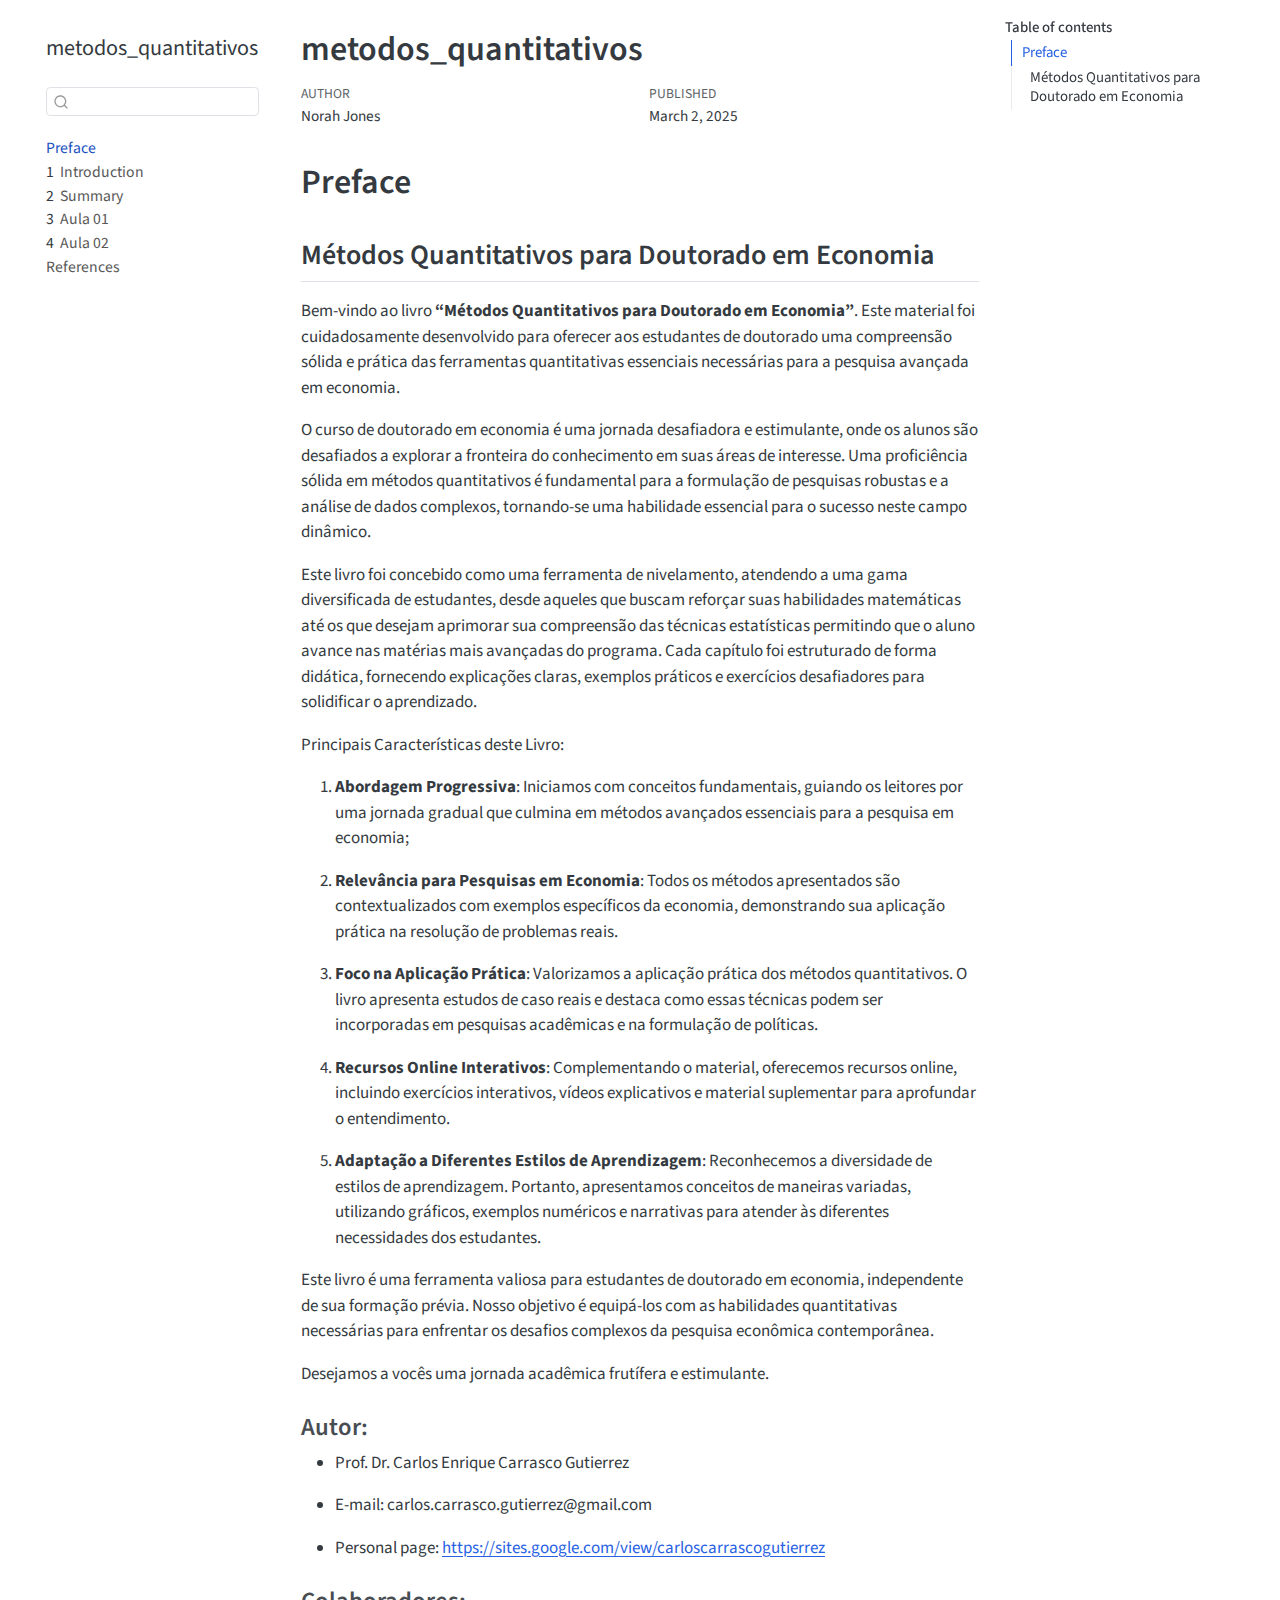
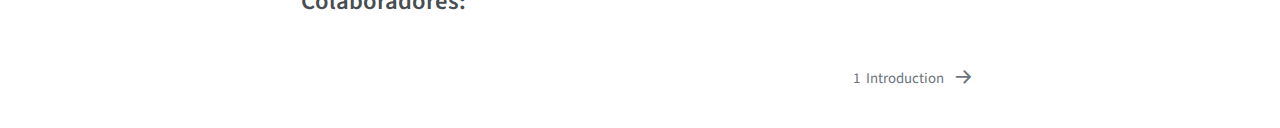
==== docs/index.html @ 96ab2ec4 "Mudança para pasta DOCS" ====
<!DOCTYPE html>
<html xmlns="http://www.w3.org/1999/xhtml" lang="en" xml:lang="en"><head>

<meta charset="utf-8">
<meta name="generator" content="quarto-1.4.533">

<meta name="viewport" content="width=device-width, initial-scale=1.0, user-scalable=yes">

<meta name="author" content="Norah Jones">
<meta name="dcterms.date" content="2025-03-02">

<title>metodos_quantitativos</title>
<style>
code{white-space: pre-wrap;}
span.smallcaps{font-variant: small-caps;}
div.columns{display: flex; gap: min(4vw, 1.5em);}
div.column{flex: auto; overflow-x: auto;}
div.hanging-indent{margin-left: 1.5em; text-indent: -1.5em;}
ul.task-list{list-style: none;}
ul.task-list li input[type="checkbox"] {
  width: 0.8em;
  margin: 0 0.8em 0.2em -1em; /* quarto-specific, see https://github.com/quarto-dev/quarto-cli/issues/4556 */ 
  vertical-align: middle;
}
</style>


<script src="site_libs/quarto-nav/quarto-nav.js"></script>
<script src="site_libs/quarto-nav/headroom.min.js"></script>
<script src="site_libs/clipboard/clipboard.min.js"></script>
<script src="site_libs/quarto-search/autocomplete.umd.js"></script>
<script src="site_libs/quarto-search/fuse.min.js"></script>
<script src="site_libs/quarto-search/quarto-search.js"></script>
<meta name="quarto:offset" content="./">
<link href="./intro.html" rel="next">
<script src="site_libs/quarto-html/quarto.js"></script>
<script src="site_libs/quarto-html/popper.min.js"></script>
<script src="site_libs/quarto-html/tippy.umd.min.js"></script>
<script src="site_libs/quarto-html/anchor.min.js"></script>
<link href="site_libs/quarto-html/tippy.css" rel="stylesheet">
<link href="site_libs/quarto-html/quarto-syntax-highlighting.css" rel="stylesheet" id="quarto-text-highlighting-styles">
<script src="site_libs/bootstrap/bootstrap.min.js"></script>
<link href="site_libs/bootstrap/bootstrap-icons.css" rel="stylesheet">
<link href="site_libs/bootstrap/bootstrap.min.css" rel="stylesheet" id="quarto-bootstrap" data-mode="light">
<script id="quarto-search-options" type="application/json">{
  "location": "sidebar",
  "copy-button": false,
  "collapse-after": 3,
  "panel-placement": "start",
  "type": "textbox",
  "limit": 50,
  "keyboard-shortcut": [
    "f",
    "/",
    "s"
  ],
  "show-item-context": false,
  "language": {
    "search-no-results-text": "No results",
    "search-matching-documents-text": "matching documents",
    "search-copy-link-title": "Copy link to search",
    "search-hide-matches-text": "Hide additional matches",
    "search-more-match-text": "more match in this document",
    "search-more-matches-text": "more matches in this document",
    "search-clear-button-title": "Clear",
    "search-text-placeholder": "",
    "search-detached-cancel-button-title": "Cancel",
    "search-submit-button-title": "Submit",
    "search-label": "Search"
  }
}</script>


</head>

<body class="nav-sidebar floating">

<div id="quarto-search-results"></div>
  <header id="quarto-header" class="headroom fixed-top">
  <nav class="quarto-secondary-nav">
    <div class="container-fluid d-flex">
      <button type="button" class="quarto-btn-toggle btn" data-bs-toggle="collapse" data-bs-target=".quarto-sidebar-collapse-item" aria-controls="quarto-sidebar" aria-expanded="false" aria-label="Toggle sidebar navigation" onclick="if (window.quartoToggleHeadroom) { window.quartoToggleHeadroom(); }">
        <i class="bi bi-layout-text-sidebar-reverse"></i>
      </button>
        <nav class="quarto-page-breadcrumbs" aria-label="breadcrumb"><ol class="breadcrumb"><li class="breadcrumb-item"><a href="./index.html">Preface</a></li></ol></nav>
        <a class="flex-grow-1" role="button" data-bs-toggle="collapse" data-bs-target=".quarto-sidebar-collapse-item" aria-controls="quarto-sidebar" aria-expanded="false" aria-label="Toggle sidebar navigation" onclick="if (window.quartoToggleHeadroom) { window.quartoToggleHeadroom(); }">      
        </a>
      <button type="button" class="btn quarto-search-button" aria-label="" onclick="window.quartoOpenSearch();">
        <i class="bi bi-search"></i>
      </button>
    </div>
  </nav>
</header>
<!-- content -->
<div id="quarto-content" class="quarto-container page-columns page-rows-contents page-layout-article">
<!-- sidebar -->
  <nav id="quarto-sidebar" class="sidebar collapse collapse-horizontal quarto-sidebar-collapse-item sidebar-navigation floating overflow-auto">
    <div class="pt-lg-2 mt-2 text-left sidebar-header">
    <div class="sidebar-title mb-0 py-0">
      <a href="./">metodos_quantitativos</a> 
    </div>
      </div>
        <div class="mt-2 flex-shrink-0 align-items-center">
        <div class="sidebar-search">
        <div id="quarto-search" class="" title="Search"></div>
        </div>
        </div>
    <div class="sidebar-menu-container"> 
    <ul class="list-unstyled mt-1">
        <li class="sidebar-item">
  <div class="sidebar-item-container"> 
  <a href="./index.html" class="sidebar-item-text sidebar-link active">
 <span class="menu-text">Preface</span></a>
  </div>
</li>
        <li class="sidebar-item">
  <div class="sidebar-item-container"> 
  <a href="./intro.html" class="sidebar-item-text sidebar-link">
 <span class="menu-text"><span class="chapter-number">1</span>&nbsp; <span class="chapter-title">Introduction</span></span></a>
  </div>
</li>
        <li class="sidebar-item">
  <div class="sidebar-item-container"> 
  <a href="./summary.html" class="sidebar-item-text sidebar-link">
 <span class="menu-text"><span class="chapter-number">2</span>&nbsp; <span class="chapter-title">Summary</span></span></a>
  </div>
</li>
        <li class="sidebar-item">
  <div class="sidebar-item-container"> 
  <a href="./aula01.html" class="sidebar-item-text sidebar-link">
 <span class="menu-text"><span class="chapter-number">3</span>&nbsp; <span class="chapter-title">Aula 01</span></span></a>
  </div>
</li>
        <li class="sidebar-item">
  <div class="sidebar-item-container"> 
  <a href="./aula02.html" class="sidebar-item-text sidebar-link">
 <span class="menu-text"><span class="chapter-number">4</span>&nbsp; <span class="chapter-title">Aula 02</span></span></a>
  </div>
</li>
        <li class="sidebar-item">
  <div class="sidebar-item-container"> 
  <a href="./references.html" class="sidebar-item-text sidebar-link">
 <span class="menu-text">References</span></a>
  </div>
</li>
    </ul>
    </div>
</nav>
<div id="quarto-sidebar-glass" class="quarto-sidebar-collapse-item" data-bs-toggle="collapse" data-bs-target=".quarto-sidebar-collapse-item"></div>
<!-- margin-sidebar -->
    <div id="quarto-margin-sidebar" class="sidebar margin-sidebar">
        <nav id="TOC" role="doc-toc" class="toc-active">
    <h2 id="toc-title">Table of contents</h2>
   
  <ul>
  <li><a href="#preface" id="toc-preface" class="nav-link active" data-scroll-target="#preface">Preface</a>
  <ul class="collapse">
  <li><a href="#métodos-quantitativos-para-doutorado-em-economia" id="toc-métodos-quantitativos-para-doutorado-em-economia" class="nav-link" data-scroll-target="#métodos-quantitativos-para-doutorado-em-economia">Métodos Quantitativos para Doutorado em Economia</a>
  <ul class="collapse">
  <li><a href="#autor" id="toc-autor" class="nav-link" data-scroll-target="#autor">Autor:</a></li>
  <li><a href="#colaboradores" id="toc-colaboradores" class="nav-link" data-scroll-target="#colaboradores">Colaboradores:</a></li>
  </ul></li>
  </ul></li>
  </ul>
</nav>
    </div>
<!-- main -->
<main class="content" id="quarto-document-content">

<header id="title-block-header" class="quarto-title-block default">
<div class="quarto-title">
<h1 class="title">metodos_quantitativos</h1>
</div>



<div class="quarto-title-meta">

    <div>
    <div class="quarto-title-meta-heading">Author</div>
    <div class="quarto-title-meta-contents">
             <p>Norah Jones </p>
          </div>
  </div>
    
    <div>
    <div class="quarto-title-meta-heading">Published</div>
    <div class="quarto-title-meta-contents">
      <p class="date">March 2, 2025</p>
    </div>
  </div>
  
    
  </div>
  


</header>


<section id="preface" class="level1 unnumbered">
<h1 class="unnumbered">Preface</h1>
<section id="métodos-quantitativos-para-doutorado-em-economia" class="level2">
<h2 class="anchored" data-anchor-id="métodos-quantitativos-para-doutorado-em-economia">Métodos Quantitativos para Doutorado em Economia</h2>
<p>Bem-vindo ao livro <strong>“Métodos Quantitativos para Doutorado em Economia”</strong>. Este material foi cuidadosamente desenvolvido para oferecer aos estudantes de doutorado uma compreensão sólida e prática das ferramentas quantitativas essenciais necessárias para a pesquisa avançada em economia.</p>
<p>O curso de doutorado em economia é uma jornada desafiadora e estimulante, onde os alunos são desafiados a explorar a fronteira do conhecimento em suas áreas de interesse. Uma proficiência sólida em métodos quantitativos é fundamental para a formulação de pesquisas robustas e a análise de dados complexos, tornando-se uma habilidade essencial para o sucesso neste campo dinâmico.</p>
<p>Este livro foi concebido como uma ferramenta de nivelamento, atendendo a uma gama diversificada de estudantes, desde aqueles que buscam reforçar suas habilidades matemáticas até os que desejam aprimorar sua compreensão das técnicas estatísticas permitindo que o aluno avance nas matérias mais avançadas do programa. Cada capítulo foi estruturado de forma didática, fornecendo explicações claras, exemplos práticos e exercícios desafiadores para solidificar o aprendizado.</p>
<p>Principais Características deste Livro:</p>
<ol type="1">
<li><p><strong>Abordagem Progressiva</strong>: Iniciamos com conceitos fundamentais, guiando os leitores por uma jornada gradual que culmina em métodos avançados essenciais para a pesquisa em economia;</p></li>
<li><p><strong>Relevância para Pesquisas em Economia</strong>: Todos os métodos apresentados são contextualizados com exemplos específicos da economia, demonstrando sua aplicação prática na resolução de problemas reais.</p></li>
<li><p><strong>Foco na Aplicação Prática</strong>: Valorizamos a aplicação prática dos métodos quantitativos. O livro apresenta estudos de caso reais e destaca como essas técnicas podem ser incorporadas em pesquisas acadêmicas e na formulação de políticas.</p></li>
<li><p><strong>Recursos Online Interativos</strong>: Complementando o material, oferecemos recursos online, incluindo exercícios interativos, vídeos explicativos e material suplementar para aprofundar o entendimento.</p></li>
<li><p><strong>Adaptação a Diferentes Estilos de Aprendizagem</strong>: Reconhecemos a diversidade de estilos de aprendizagem. Portanto, apresentamos conceitos de maneiras variadas, utilizando gráficos, exemplos numéricos e narrativas para atender às diferentes necessidades dos estudantes.</p></li>
</ol>
<p>Este livro é uma ferramenta valiosa para estudantes de doutorado em economia, independente de sua formação prévia. Nosso objetivo é equipá-los com as habilidades quantitativas necessárias para enfrentar os desafios complexos da pesquisa econômica contemporânea.</p>
<p>Desejamos a vocês uma jornada acadêmica frutífera e estimulante.</p>
<section id="autor" class="level3">
<h3 class="anchored" data-anchor-id="autor">Autor:</h3>
<ul>
<li><p>Prof.&nbsp;Dr.&nbsp;Carlos Enrique Carrasco Gutierrez</p></li>
<li><p>E-mail: carlos.carrasco.gutierrez@gmail.com</p></li>
<li><p>Personal page:&nbsp;<a href="https://sites.google.com/view/carloscarrascogutierrez" class="uri">https://sites.google.com/view/carloscarrascogutierrez</a></p></li>
</ul>
</section>
<section id="colaboradores" class="level3">
<h3 class="anchored" data-anchor-id="colaboradores">Colaboradores:</h3>


</section>
</section>
</section>

</main> <!-- /main -->
<script id="quarto-html-after-body" type="application/javascript">
window.document.addEventListener("DOMContentLoaded", function (event) {
  const toggleBodyColorMode = (bsSheetEl) => {
    const mode = bsSheetEl.getAttribute("data-mode");
    const bodyEl = window.document.querySelector("body");
    if (mode === "dark") {
      bodyEl.classList.add("quarto-dark");
      bodyEl.classList.remove("quarto-light");
    } else {
      bodyEl.classList.add("quarto-light");
      bodyEl.classList.remove("quarto-dark");
    }
  }
  const toggleBodyColorPrimary = () => {
    const bsSheetEl = window.document.querySelector("link#quarto-bootstrap");
    if (bsSheetEl) {
      toggleBodyColorMode(bsSheetEl);
    }
  }
  toggleBodyColorPrimary();  
  const icon = "";
  const anchorJS = new window.AnchorJS();
  anchorJS.options = {
    placement: 'right',
    icon: icon
  };
  anchorJS.add('.anchored');
  const isCodeAnnotation = (el) => {
    for (const clz of el.classList) {
      if (clz.startsWith('code-annotation-')) {                     
        return true;
      }
    }
    return false;
  }
  const clipboard = new window.ClipboardJS('.code-copy-button', {
    text: function(trigger) {
      const codeEl = trigger.previousElementSibling.cloneNode(true);
      for (const childEl of codeEl.children) {
        if (isCodeAnnotation(childEl)) {
          childEl.remove();
        }
      }
      return codeEl.innerText;
    }
  });
  clipboard.on('success', function(e) {
    // button target
    const button = e.trigger;
    // don't keep focus
    button.blur();
    // flash "checked"
    button.classList.add('code-copy-button-checked');
    var currentTitle = button.getAttribute("title");
    button.setAttribute("title", "Copied!");
    let tooltip;
    if (window.bootstrap) {
      button.setAttribute("data-bs-toggle", "tooltip");
      button.setAttribute("data-bs-placement", "left");
      button.setAttribute("data-bs-title", "Copied!");
      tooltip = new bootstrap.Tooltip(button, 
        { trigger: "manual", 
          customClass: "code-copy-button-tooltip",
          offset: [0, -8]});
      tooltip.show();    
    }
    setTimeout(function() {
      if (tooltip) {
        tooltip.hide();
        button.removeAttribute("data-bs-title");
        button.removeAttribute("data-bs-toggle");
        button.removeAttribute("data-bs-placement");
      }
      button.setAttribute("title", currentTitle);
      button.classList.remove('code-copy-button-checked');
    }, 1000);
    // clear code selection
    e.clearSelection();
  });
  function tippyHover(el, contentFn, onTriggerFn, onUntriggerFn) {
    const config = {
      allowHTML: true,
      maxWidth: 500,
      delay: 100,
      arrow: false,
      appendTo: function(el) {
          return el.parentElement;
      },
      interactive: true,
      interactiveBorder: 10,
      theme: 'quarto',
      placement: 'bottom-start',
    };
    if (contentFn) {
      config.content = contentFn;
    }
    if (onTriggerFn) {
      config.onTrigger = onTriggerFn;
    }
    if (onUntriggerFn) {
      config.onUntrigger = onUntriggerFn;
    }
    window.tippy(el, config); 
  }
  const noterefs = window.document.querySelectorAll('a[role="doc-noteref"]');
  for (var i=0; i<noterefs.length; i++) {
    const ref = noterefs[i];
    tippyHover(ref, function() {
      // use id or data attribute instead here
      let href = ref.getAttribute('data-footnote-href') || ref.getAttribute('href');
      try { href = new URL(href).hash; } catch {}
      const id = href.replace(/^#\/?/, "");
      const note = window.document.getElementById(id);
      return note.innerHTML;
    });
  }
  const xrefs = window.document.querySelectorAll('a.quarto-xref');
  const processXRef = (id, note) => {
    // Strip column container classes
    const stripColumnClz = (el) => {
      el.classList.remove("page-full", "page-columns");
      if (el.children) {
        for (const child of el.children) {
          stripColumnClz(child);
        }
      }
    }
    stripColumnClz(note)
    if (id === null || id.startsWith('sec-')) {
      // Special case sections, only their first couple elements
      const container = document.createElement("div");
      if (note.children && note.children.length > 2) {
        container.appendChild(note.children[0].cloneNode(true));
        for (let i = 1; i < note.children.length; i++) {
          const child = note.children[i];
          if (child.tagName === "P" && child.innerText === "") {
            continue;
          } else {
            container.appendChild(child.cloneNode(true));
            break;
          }
        }
        if (window.Quarto?.typesetMath) {
          window.Quarto.typesetMath(container);
        }
        return container.innerHTML
      } else {
        if (window.Quarto?.typesetMath) {
          window.Quarto.typesetMath(note);
        }
        return note.innerHTML;
      }
    } else {
      // Remove any anchor links if they are present
      const anchorLink = note.querySelector('a.anchorjs-link');
      if (anchorLink) {
        anchorLink.remove();
      }
      if (window.Quarto?.typesetMath) {
        window.Quarto.typesetMath(note);
      }
      return note.innerHTML;
    }
  }
  for (var i=0; i<xrefs.length; i++) {
    const xref = xrefs[i];
    tippyHover(xref, undefined, function(instance) {
      instance.disable();
      let url = xref.getAttribute('href');
      let hash = undefined; 
      if (url.startsWith('#')) {
        hash = url;
      } else {
        try { hash = new URL(url).hash; } catch {}
      }
      if (hash) {
        const id = hash.replace(/^#\/?/, "");
        const note = window.document.getElementById(id);
        if (note !== null) {
          try {
            const html = processXRef(id, note.cloneNode(true));
            instance.setContent(html);
          } finally {
            instance.enable();
            instance.show();
          }
        } else {
          // See if we can fetch this
          fetch(url.split('#')[0])
          .then(res => res.text())
          .then(html => {
            const parser = new DOMParser();
            const htmlDoc = parser.parseFromString(html, "text/html");
            const note = htmlDoc.getElementById(id);
            if (note !== null) {
              const html = processXRef(id, note);
              instance.setContent(html);
            } 
          }).finally(() => {
            instance.enable();
            instance.show();
          });
        }
      } else {
        // See if we can fetch a full url (with no hash to target)
        // This is a special case and we should probably do some content thinning / targeting
        fetch(url)
        .then(res => res.text())
        .then(html => {
          const parser = new DOMParser();
          const htmlDoc = parser.parseFromString(html, "text/html");
          const note = htmlDoc.querySelector('main.content');
          if (note !== null) {
            // This should only happen for chapter cross references
            // (since there is no id in the URL)
            // remove the first header
            if (note.children.length > 0 && note.children[0].tagName === "HEADER") {
              note.children[0].remove();
            }
            const html = processXRef(null, note);
            instance.setContent(html);
          } 
        }).finally(() => {
          instance.enable();
          instance.show();
        });
      }
    }, function(instance) {
    });
  }
      let selectedAnnoteEl;
      const selectorForAnnotation = ( cell, annotation) => {
        let cellAttr = 'data-code-cell="' + cell + '"';
        let lineAttr = 'data-code-annotation="' +  annotation + '"';
        const selector = 'span[' + cellAttr + '][' + lineAttr + ']';
        return selector;
      }
      const selectCodeLines = (annoteEl) => {
        const doc = window.document;
        const targetCell = annoteEl.getAttribute("data-target-cell");
        const targetAnnotation = annoteEl.getAttribute("data-target-annotation");
        const annoteSpan = window.document.querySelector(selectorForAnnotation(targetCell, targetAnnotation));
        const lines = annoteSpan.getAttribute("data-code-lines").split(",");
        const lineIds = lines.map((line) => {
          return targetCell + "-" + line;
        })
        let top = null;
        let height = null;
        let parent = null;
        if (lineIds.length > 0) {
            //compute the position of the single el (top and bottom and make a div)
            const el = window.document.getElementById(lineIds[0]);
            top = el.offsetTop;
            height = el.offsetHeight;
            parent = el.parentElement.parentElement;
          if (lineIds.length > 1) {
            const lastEl = window.document.getElementById(lineIds[lineIds.length - 1]);
            const bottom = lastEl.offsetTop + lastEl.offsetHeight;
            height = bottom - top;
          }
          if (top !== null && height !== null && parent !== null) {
            // cook up a div (if necessary) and position it 
            let div = window.document.getElementById("code-annotation-line-highlight");
            if (div === null) {
              div = window.document.createElement("div");
              div.setAttribute("id", "code-annotation-line-highlight");
              div.style.position = 'absolute';
              parent.appendChild(div);
            }
            div.style.top = top - 2 + "px";
            div.style.height = height + 4 + "px";
            div.style.left = 0;
            let gutterDiv = window.document.getElementById("code-annotation-line-highlight-gutter");
            if (gutterDiv === null) {
              gutterDiv = window.document.createElement("div");
              gutterDiv.setAttribute("id", "code-annotation-line-highlight-gutter");
              gutterDiv.style.position = 'absolute';
              const codeCell = window.document.getElementById(targetCell);
              const gutter = codeCell.querySelector('.code-annotation-gutter');
              gutter.appendChild(gutterDiv);
            }
            gutterDiv.style.top = top - 2 + "px";
            gutterDiv.style.height = height + 4 + "px";
          }
          selectedAnnoteEl = annoteEl;
        }
      };
      const unselectCodeLines = () => {
        const elementsIds = ["code-annotation-line-highlight", "code-annotation-line-highlight-gutter"];
        elementsIds.forEach((elId) => {
          const div = window.document.getElementById(elId);
          if (div) {
            div.remove();
          }
        });
        selectedAnnoteEl = undefined;
      };
        // Handle positioning of the toggle
    window.addEventListener(
      "resize",
      throttle(() => {
        elRect = undefined;
        if (selectedAnnoteEl) {
          selectCodeLines(selectedAnnoteEl);
        }
      }, 10)
    );
    function throttle(fn, ms) {
    let throttle = false;
    let timer;
      return (...args) => {
        if(!throttle) { // first call gets through
            fn.apply(this, args);
            throttle = true;
        } else { // all the others get throttled
            if(timer) clearTimeout(timer); // cancel #2
            timer = setTimeout(() => {
              fn.apply(this, args);
              timer = throttle = false;
            }, ms);
        }
      };
    }
      // Attach click handler to the DT
      const annoteDls = window.document.querySelectorAll('dt[data-target-cell]');
      for (const annoteDlNode of annoteDls) {
        annoteDlNode.addEventListener('click', (event) => {
          const clickedEl = event.target;
          if (clickedEl !== selectedAnnoteEl) {
            unselectCodeLines();
            const activeEl = window.document.querySelector('dt[data-target-cell].code-annotation-active');
            if (activeEl) {
              activeEl.classList.remove('code-annotation-active');
            }
            selectCodeLines(clickedEl);
            clickedEl.classList.add('code-annotation-active');
          } else {
            // Unselect the line
            unselectCodeLines();
            clickedEl.classList.remove('code-annotation-active');
          }
        });
      }
  const findCites = (el) => {
    const parentEl = el.parentElement;
    if (parentEl) {
      const cites = parentEl.dataset.cites;
      if (cites) {
        return {
          el,
          cites: cites.split(' ')
        };
      } else {
        return findCites(el.parentElement)
      }
    } else {
      return undefined;
    }
  };
  var bibliorefs = window.document.querySelectorAll('a[role="doc-biblioref"]');
  for (var i=0; i<bibliorefs.length; i++) {
    const ref = bibliorefs[i];
    const citeInfo = findCites(ref);
    if (citeInfo) {
      tippyHover(citeInfo.el, function() {
        var popup = window.document.createElement('div');
        citeInfo.cites.forEach(function(cite) {
          var citeDiv = window.document.createElement('div');
          citeDiv.classList.add('hanging-indent');
          citeDiv.classList.add('csl-entry');
          var biblioDiv = window.document.getElementById('ref-' + cite);
          if (biblioDiv) {
            citeDiv.innerHTML = biblioDiv.innerHTML;
          }
          popup.appendChild(citeDiv);
        });
        return popup.innerHTML;
      });
    }
  }
});
</script>
<nav class="page-navigation">
  <div class="nav-page nav-page-previous">
  </div>
  <div class="nav-page nav-page-next">
      <a href="./intro.html" class="pagination-link" aria-label="<span class='chapter-number'>1</span>&nbsp; <span class='chapter-title'>Introduction</span>">
        <span class="nav-page-text"><span class="chapter-number">1</span>&nbsp; <span class="chapter-title">Introduction</span></span> <i class="bi bi-arrow-right-short"></i>
      </a>
  </div>
</nav>
</div> <!-- /content -->




</body></html>
---- docs/site_libs/quarto-html/tippy.css ----
.tippy-box[data-animation=fade][data-state=hidden]{opacity:0}[data-tippy-root]{max-width:calc(100vw - 10px)}.tippy-box{position:relative;background-color:#333;color:#fff;border-radius:4px;font-size:14px;line-height:1.4;white-space:normal;outline:0;transition-property:transform,visibility,opacity}.tippy-box[data-placement^=top]>.tippy-arrow{bottom:0}.tippy-box[data-placement^=top]>.tippy-arrow:before{bottom:-7px;left:0;border-width:8px 8px 0;border-top-color:initial;transform-origin:center top}.tippy-box[data-placement^=bottom]>.tippy-arrow{top:0}.tippy-box[data-placement^=bottom]>.tippy-arrow:before{top:-7px;left:0;border-width:0 8px 8px;border-bottom-color:initial;transform-origin:center bottom}.tippy-box[data-placement^=left]>.tippy-arrow{right:0}.tippy-box[data-placement^=left]>.tippy-arrow:before{border-width:8px 0 8px 8px;border-left-color:initial;right:-7px;transform-origin:center left}.tippy-box[data-placement^=right]>.tippy-arrow{left:0}.tippy-box[data-placement^=right]>.tippy-arrow:before{left:-7px;border-width:8px 8px 8px 0;border-right-color:initial;transform-origin:center right}.tippy-box[data-inertia][data-state=visible]{transition-timing-function:cubic-bezier(.54,1.5,.38,1.11)}.tippy-arrow{width:16px;height:16px;color:#333}.tippy-arrow:before{content:"";position:absolute;border-color:transparent;border-style:solid}.tippy-content{position:relative;padding:5px 9px;z-index:1}
---- docs/site_libs/quarto-html/quarto-syntax-highlighting.css ----
/* quarto syntax highlight colors */
:root {
  --quarto-hl-ot-color: #003B4F;
  --quarto-hl-at-color: #657422;
  --quarto-hl-ss-color: #20794D;
  --quarto-hl-an-color: #5E5E5E;
  --quarto-hl-fu-color: #4758AB;
  --quarto-hl-st-color: #20794D;
  --quarto-hl-cf-color: #003B4F;
  --quarto-hl-op-color: #5E5E5E;
  --quarto-hl-er-color: #AD0000;
  --quarto-hl-bn-color: #AD0000;
  --quarto-hl-al-color: #AD0000;
  --quarto-hl-va-color: #111111;
  --quarto-hl-bu-color: inherit;
  --quarto-hl-ex-color: inherit;
  --quarto-hl-pp-color: #AD0000;
  --quarto-hl-in-color: #5E5E5E;
  --quarto-hl-vs-color: #20794D;
  --quarto-hl-wa-color: #5E5E5E;
  --quarto-hl-do-color: #5E5E5E;
  --quarto-hl-im-color: #00769E;
  --quarto-hl-ch-color: #20794D;
  --quarto-hl-dt-color: #AD0000;
  --quarto-hl-fl-color: #AD0000;
  --quarto-hl-co-color: #5E5E5E;
  --quarto-hl-cv-color: #5E5E5E;
  --quarto-hl-cn-color: #8f5902;
  --quarto-hl-sc-color: #5E5E5E;
  --quarto-hl-dv-color: #AD0000;
  --quarto-hl-kw-color: #003B4F;
}

/* other quarto variables */
:root {
  --quarto-font-monospace: SFMono-Regular, Menlo, Monaco, Consolas, "Liberation Mono", "Courier New", monospace;
}

pre > code.sourceCode > span {
  color: #003B4F;
}

code span {
  color: #003B4F;
}

code.sourceCode > span {
  color: #003B4F;
}

div.sourceCode,
div.sourceCode pre.sourceCode {
  color: #003B4F;
}

code span.ot {
  color: #003B4F;
  font-style: inherit;
}

code span.at {
  color: #657422;
  font-style: inherit;
}

code span.ss {
  color: #20794D;
  font-style: inherit;
}

code span.an {
  color: #5E5E5E;
  font-style: inherit;
}

code span.fu {
  color: #4758AB;
  font-style: inherit;
}

code span.st {
  color: #20794D;
  font-style: inherit;
}

code span.cf {
  color: #003B4F;
  font-style: inherit;
}

code span.op {
  color: #5E5E5E;
  font-style: inherit;
}

code span.er {
  color: #AD0000;
  font-style: inherit;
}

code span.bn {
  color: #AD0000;
  font-style: inherit;
}

code span.al {
  color: #AD0000;
  font-style: inherit;
}

code span.va {
  color: #111111;
  font-style: inherit;
}

code span.bu {
  font-style: inherit;
}

code span.ex {
  font-style: inherit;
}

code span.pp {
  color: #AD0000;
  font-style: inherit;
}

code span.in {
  color: #5E5E5E;
  font-style: inherit;
}

code span.vs {
  color: #20794D;
  font-style: inherit;
}

code span.wa {
  color: #5E5E5E;
  font-style: italic;
}

code span.do {
  color: #5E5E5E;
  font-style: italic;
}

code span.im {
  color: #00769E;
  font-style: inherit;
}

code span.ch {
  color: #20794D;
  font-style: inherit;
}

code span.dt {
  color: #AD0000;
  font-style: inherit;
}

code span.fl {
  color: #AD0000;
  font-style: inherit;
}

code span.co {
  color: #5E5E5E;
  font-style: inherit;
}

code span.cv {
  color: #5E5E5E;
  font-style: italic;
}

code span.cn {
  color: #8f5902;
  font-style: inherit;
}

code span.sc {
  color: #5E5E5E;
  font-style: inherit;
}

code span.dv {
  color: #AD0000;
  font-style: inherit;
}

code span.kw {
  color: #003B4F;
  font-style: inherit;
}

.prevent-inlining {
  content: "</";
}

/*# sourceMappingURL=debc5d5d77c3f9108843748ff7464032.css.map */
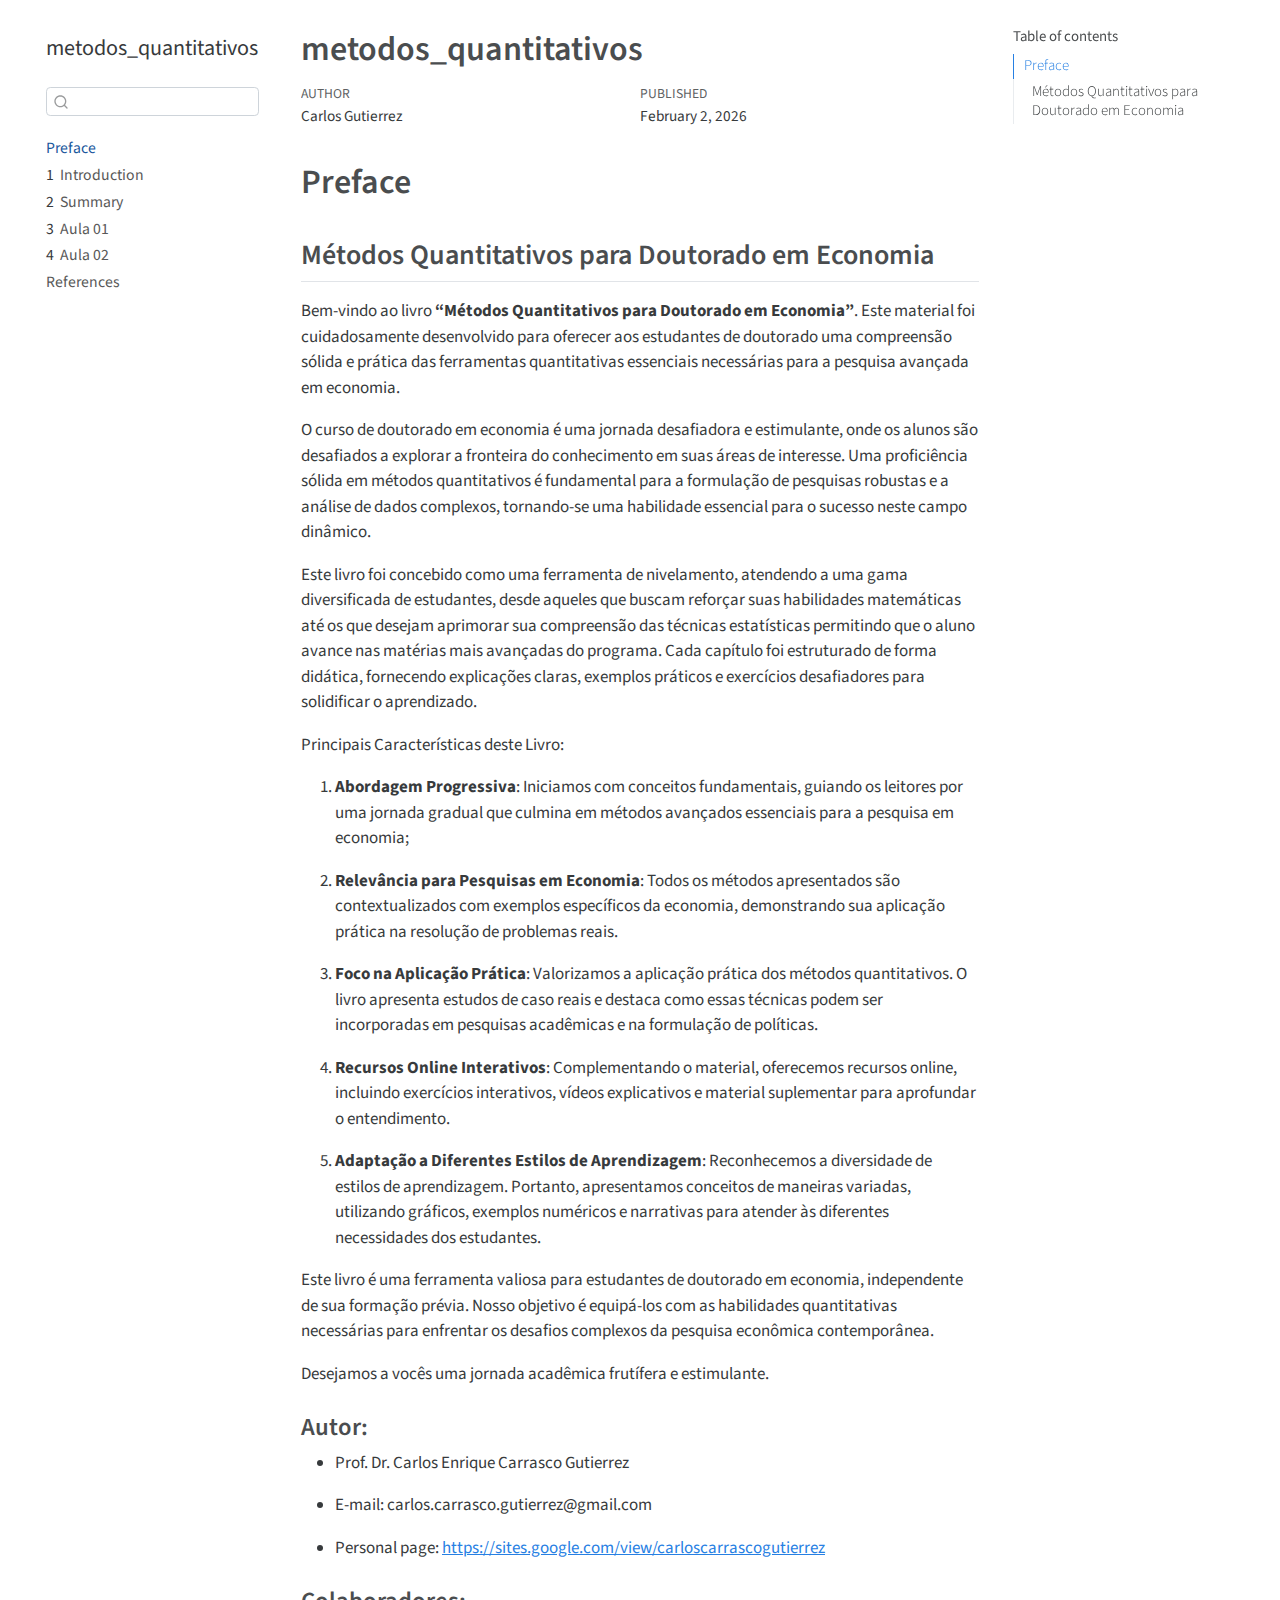
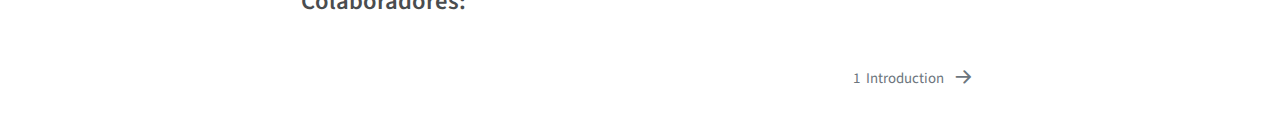
==== commit d2bc6865: "Teste" ====
--- a/docs/index.html
+++ b/docs/index.html
@@ -2,12 +2,12 @@
 <html xmlns="http://www.w3.org/1999/xhtml" lang="en" xml:lang="en"><head>
 
 <meta charset="utf-8">
-<meta name="generator" content="quarto-1.4.533">
+<meta name="generator" content="quarto-1.3.272">
 
 <meta name="viewport" content="width=device-width, initial-scale=1.0, user-scalable=yes">
 
-<meta name="author" content="Norah Jones">
-<meta name="dcterms.date" content="2025-03-02">
+<meta name="author" content="Carlos Gutierrez">
+<meta name="dcterms.date" content="2026-02-02">
 
 <title>metodos_quantitativos</title>
 <style>
@@ -48,13 +48,7 @@
   "collapse-after": 3,
   "panel-placement": "start",
   "type": "textbox",
-  "limit": 50,
-  "keyboard-shortcut": [
-    "f",
-    "/",
-    "s"
-  ],
-  "show-item-context": false,
+  "limit": 20,
   "language": {
     "search-no-results-text": "No results",
     "search-matching-documents-text": "matching documents",
@@ -63,10 +57,8 @@
     "search-more-match-text": "more match in this document",
     "search-more-matches-text": "more matches in this document",
     "search-clear-button-title": "Clear",
-    "search-text-placeholder": "",
     "search-detached-cancel-button-title": "Cancel",
-    "search-submit-button-title": "Submit",
-    "search-label": "Search"
+    "search-submit-button-title": "Submit"
   }
 }</script>
 
@@ -79,13 +71,13 @@
   <header id="quarto-header" class="headroom fixed-top">
   <nav class="quarto-secondary-nav">
     <div class="container-fluid d-flex">
-      <button type="button" class="quarto-btn-toggle btn" data-bs-toggle="collapse" data-bs-target=".quarto-sidebar-collapse-item" aria-controls="quarto-sidebar" aria-expanded="false" aria-label="Toggle sidebar navigation" onclick="if (window.quartoToggleHeadroom) { window.quartoToggleHeadroom(); }">
+      <button type="button" class="quarto-btn-toggle btn" data-bs-toggle="collapse" data-bs-target="#quarto-sidebar,#quarto-sidebar-glass" aria-controls="quarto-sidebar" aria-expanded="false" aria-label="Toggle sidebar navigation" onclick="if (window.quartoToggleHeadroom) { window.quartoToggleHeadroom(); }">
         <i class="bi bi-layout-text-sidebar-reverse"></i>
       </button>
-        <nav class="quarto-page-breadcrumbs" aria-label="breadcrumb"><ol class="breadcrumb"><li class="breadcrumb-item"><a href="./index.html">Preface</a></li></ol></nav>
-        <a class="flex-grow-1" role="button" data-bs-toggle="collapse" data-bs-target=".quarto-sidebar-collapse-item" aria-controls="quarto-sidebar" aria-expanded="false" aria-label="Toggle sidebar navigation" onclick="if (window.quartoToggleHeadroom) { window.quartoToggleHeadroom(); }">      
-        </a>
-      <button type="button" class="btn quarto-search-button" aria-label="" onclick="window.quartoOpenSearch();">
+      <nav class="quarto-page-breadcrumbs" aria-label="breadcrumb"><ol class="breadcrumb"><li class="breadcrumb-item"><a href="./index.html">Preface</a></li></ol></nav>
+      <a class="flex-grow-1" role="button" data-bs-toggle="collapse" data-bs-target="#quarto-sidebar,#quarto-sidebar-glass" aria-controls="quarto-sidebar" aria-expanded="false" aria-label="Toggle sidebar navigation" onclick="if (window.quartoToggleHeadroom) { window.quartoToggleHeadroom(); }">      
+      </a>
+      <button type="button" class="btn quarto-search-button" aria-label="Search" onclick="window.quartoOpenSearch();">
         <i class="bi bi-search"></i>
       </button>
     </div>
@@ -94,7 +86,7 @@
 <!-- content -->
 <div id="quarto-content" class="quarto-container page-columns page-rows-contents page-layout-article">
 <!-- sidebar -->
-  <nav id="quarto-sidebar" class="sidebar collapse collapse-horizontal quarto-sidebar-collapse-item sidebar-navigation floating overflow-auto">
+  <nav id="quarto-sidebar" class="sidebar collapse collapse-horizontal sidebar-navigation floating overflow-auto">
     <div class="pt-lg-2 mt-2 text-left sidebar-header">
     <div class="sidebar-title mb-0 py-0">
       <a href="./">metodos_quantitativos</a> 
@@ -146,7 +138,7 @@
     </ul>
     </div>
 </nav>
-<div id="quarto-sidebar-glass" class="quarto-sidebar-collapse-item" data-bs-toggle="collapse" data-bs-target=".quarto-sidebar-collapse-item"></div>
+<div id="quarto-sidebar-glass" data-bs-toggle="collapse" data-bs-target="#quarto-sidebar,#quarto-sidebar-glass"></div>
 <!-- margin-sidebar -->
     <div id="quarto-margin-sidebar" class="sidebar margin-sidebar">
         <nav id="TOC" role="doc-toc" class="toc-active">
@@ -179,14 +171,14 @@
     <div>
     <div class="quarto-title-meta-heading">Author</div>
     <div class="quarto-title-meta-contents">
-             <p>Norah Jones </p>
+             <p>Carlos Gutierrez </p>
           </div>
   </div>
     
     <div>
     <div class="quarto-title-meta-heading">Published</div>
     <div class="quarto-title-meta-contents">
-      <p class="date">March 2, 2025</p>
+      <p class="date">February 2, 2026</p>
     </div>
   </div>
   
@@ -194,9 +186,7 @@
   </div>
   
 
-
 </header>
-
 
 <section id="preface" class="level1 unnumbered">
 <h1 class="unnumbered">Preface</h1>
@@ -311,9 +301,10 @@
     // clear code selection
     e.clearSelection();
   });
-  function tippyHover(el, contentFn, onTriggerFn, onUntriggerFn) {
+  function tippyHover(el, contentFn) {
     const config = {
       allowHTML: true,
+      content: contentFn,
       maxWidth: 500,
       delay: 100,
       arrow: false,
@@ -323,17 +314,8 @@
       interactive: true,
       interactiveBorder: 10,
       theme: 'quarto',
-      placement: 'bottom-start',
+      placement: 'bottom-start'
     };
-    if (contentFn) {
-      config.content = contentFn;
-    }
-    if (onTriggerFn) {
-      config.onTrigger = onTriggerFn;
-    }
-    if (onUntriggerFn) {
-      config.onUntrigger = onUntriggerFn;
-    }
     window.tippy(el, config); 
   }
   const noterefs = window.document.querySelectorAll('a[role="doc-noteref"]');
@@ -346,120 +328,6 @@
       const id = href.replace(/^#\/?/, "");
       const note = window.document.getElementById(id);
       return note.innerHTML;
-    });
-  }
-  const xrefs = window.document.querySelectorAll('a.quarto-xref');
-  const processXRef = (id, note) => {
-    // Strip column container classes
-    const stripColumnClz = (el) => {
-      el.classList.remove("page-full", "page-columns");
-      if (el.children) {
-        for (const child of el.children) {
-          stripColumnClz(child);
-        }
-      }
-    }
-    stripColumnClz(note)
-    if (id === null || id.startsWith('sec-')) {
-      // Special case sections, only their first couple elements
-      const container = document.createElement("div");
-      if (note.children && note.children.length > 2) {
-        container.appendChild(note.children[0].cloneNode(true));
-        for (let i = 1; i < note.children.length; i++) {
-          const child = note.children[i];
-          if (child.tagName === "P" && child.innerText === "") {
-            continue;
-          } else {
-            container.appendChild(child.cloneNode(true));
-            break;
-          }
-        }
-        if (window.Quarto?.typesetMath) {
-          window.Quarto.typesetMath(container);
-        }
-        return container.innerHTML
-      } else {
-        if (window.Quarto?.typesetMath) {
-          window.Quarto.typesetMath(note);
-        }
-        return note.innerHTML;
-      }
-    } else {
-      // Remove any anchor links if they are present
-      const anchorLink = note.querySelector('a.anchorjs-link');
-      if (anchorLink) {
-        anchorLink.remove();
-      }
-      if (window.Quarto?.typesetMath) {
-        window.Quarto.typesetMath(note);
-      }
-      return note.innerHTML;
-    }
-  }
-  for (var i=0; i<xrefs.length; i++) {
-    const xref = xrefs[i];
-    tippyHover(xref, undefined, function(instance) {
-      instance.disable();
-      let url = xref.getAttribute('href');
-      let hash = undefined; 
-      if (url.startsWith('#')) {
-        hash = url;
-      } else {
-        try { hash = new URL(url).hash; } catch {}
-      }
-      if (hash) {
-        const id = hash.replace(/^#\/?/, "");
-        const note = window.document.getElementById(id);
-        if (note !== null) {
-          try {
-            const html = processXRef(id, note.cloneNode(true));
-            instance.setContent(html);
-          } finally {
-            instance.enable();
-            instance.show();
-          }
-        } else {
-          // See if we can fetch this
-          fetch(url.split('#')[0])
-          .then(res => res.text())
-          .then(html => {
-            const parser = new DOMParser();
-            const htmlDoc = parser.parseFromString(html, "text/html");
-            const note = htmlDoc.getElementById(id);
-            if (note !== null) {
-              const html = processXRef(id, note);
-              instance.setContent(html);
-            } 
-          }).finally(() => {
-            instance.enable();
-            instance.show();
-          });
-        }
-      } else {
-        // See if we can fetch a full url (with no hash to target)
-        // This is a special case and we should probably do some content thinning / targeting
-        fetch(url)
-        .then(res => res.text())
-        .then(html => {
-          const parser = new DOMParser();
-          const htmlDoc = parser.parseFromString(html, "text/html");
-          const note = htmlDoc.querySelector('main.content');
-          if (note !== null) {
-            // This should only happen for chapter cross references
-            // (since there is no id in the URL)
-            // remove the first header
-            if (note.children.length > 0 && note.children[0].tagName === "HEADER") {
-              note.children[0].remove();
-            }
-            const html = processXRef(null, note);
-            instance.setContent(html);
-          } 
-        }).finally(() => {
-          instance.enable();
-          instance.show();
-        });
-      }
-    }, function(instance) {
     });
   }
       let selectedAnnoteEl;
@@ -503,7 +371,6 @@
             }
             div.style.top = top - 2 + "px";
             div.style.height = height + 4 + "px";
-            div.style.left = 0;
             let gutterDiv = window.document.getElementById("code-annotation-line-highlight-gutter");
             if (gutterDiv === null) {
               gutterDiv = window.document.createElement("div");
@@ -529,32 +396,6 @@
         });
         selectedAnnoteEl = undefined;
       };
-        // Handle positioning of the toggle
-    window.addEventListener(
-      "resize",
-      throttle(() => {
-        elRect = undefined;
-        if (selectedAnnoteEl) {
-          selectCodeLines(selectedAnnoteEl);
-        }
-      }, 10)
-    );
-    function throttle(fn, ms) {
-    let throttle = false;
-    let timer;
-      return (...args) => {
-        if(!throttle) { // first call gets through
-            fn.apply(this, args);
-            throttle = true;
-        } else { // all the others get throttled
-            if(timer) clearTimeout(timer); // cancel #2
-            timer = setTimeout(() => {
-              fn.apply(this, args);
-              timer = throttle = false;
-            }, ms);
-        }
-      };
-    }
       // Attach click handler to the DT
       const annoteDls = window.document.querySelectorAll('dt[data-target-cell]');
       for (const annoteDlNode of annoteDls) {
@@ -618,7 +459,7 @@
   <div class="nav-page nav-page-previous">
   </div>
   <div class="nav-page nav-page-next">
-      <a href="./intro.html" class="pagination-link" aria-label="<span class='chapter-number'>1</span>&nbsp; <span class='chapter-title'>Introduction</span>">
+      <a href="./intro.html" class="pagination-link">
         <span class="nav-page-text"><span class="chapter-number">1</span>&nbsp; <span class="chapter-title">Introduction</span></span> <i class="bi bi-arrow-right-short"></i>
       </a>
   </div>
@@ -627,5 +468,4 @@
 
 
 
-
 </body></html>